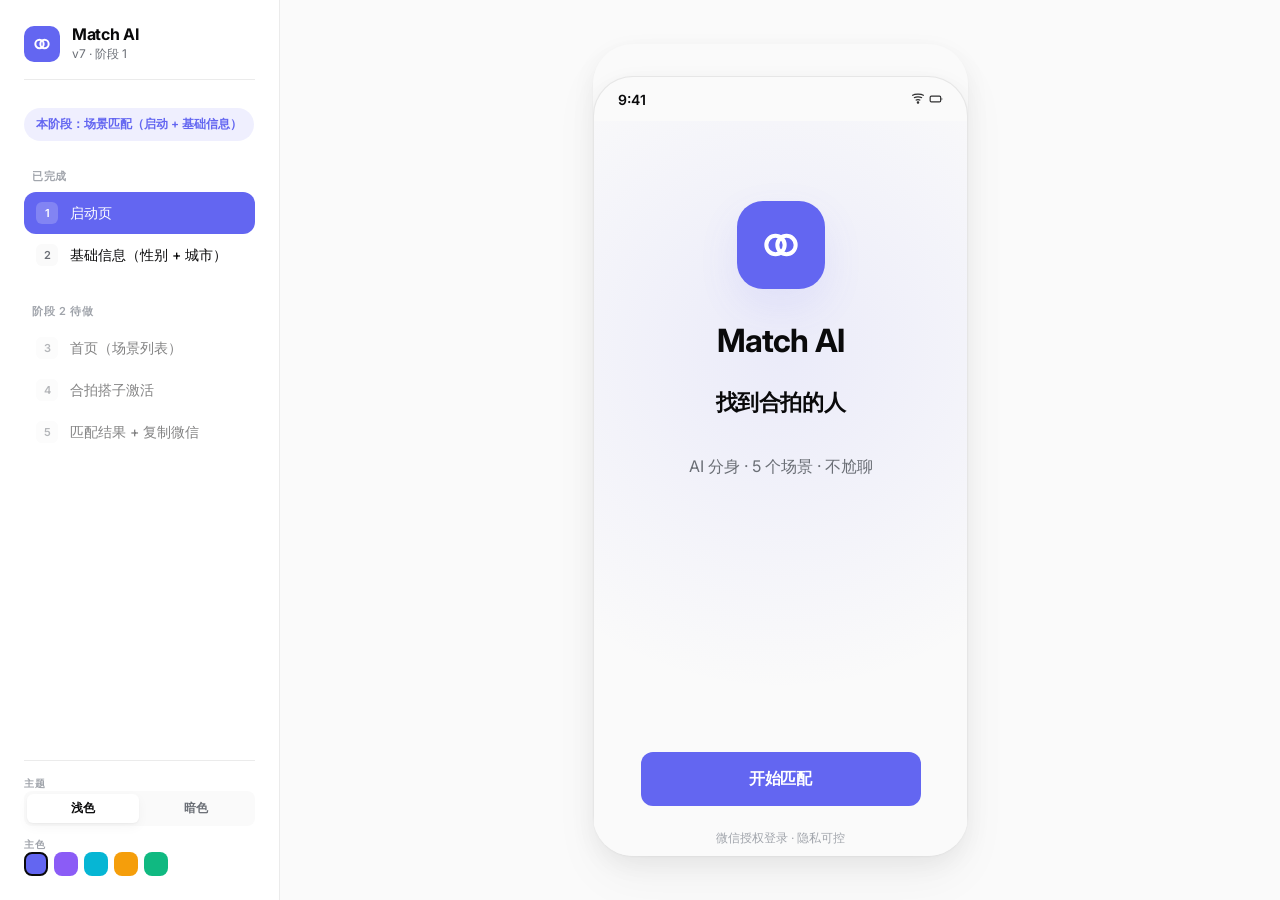
==== index.html @ bac096b0 "v7 stage1: splash + basic info (gender + city)" ====
<!DOCTYPE html>
<html lang="zh-CN" data-theme="light" data-accent="indigo">
<head>
<meta charset="UTF-8">
<meta name="viewport" content="width=device-width,initial-scale=1">
<title>Match AI v7 · Stage 1</title>
<link href="https://fonts.googleapis.com/css2?family=Inter:wght@400;500;600;700&display=swap" rel="stylesheet">
<link rel="stylesheet" href="theme.css">
<style>
  body { display: flex; min-height: 100vh; background: var(--bg-app); }

  /* Sidebar */
  .sidebar {
    width: 280px; flex-shrink: 0;
    padding: var(--sp-5);
    border-right: 1px solid var(--border);
    background: var(--bg-elev);
    display: flex; flex-direction: column; gap: var(--sp-4);
  }
  .brand-row { display: flex; align-items: center; gap: var(--sp-3); padding-bottom: var(--sp-4); border-bottom: 1px solid var(--border); }
  .brand-mark-mini {
    width: 36px; height: 36px; border-radius: 10px;
    background: var(--accent);
    display: flex; align-items: center; justify-content: center;
  }
  .brand-mark-mini svg { width: 20px; height: 20px; color: #fff; }
  .brand-text { display: flex; flex-direction: column; }
  .brand-text strong { font-size: var(--fs-md); font-weight: 700; letter-spacing: -0.02em; color: var(--fg); }
  .brand-text small { font-size: var(--fs-xs); color: var(--fg-mute); margin-top: 2px; }

  .group-label {
    font-size: 11px; font-weight: 600;
    letter-spacing: 0.06em; text-transform: uppercase;
    color: var(--fg-faint); padding: var(--sp-3) var(--sp-2) var(--sp-2);
  }
  .nav-item {
    display: flex; align-items: center; gap: var(--sp-3);
    padding: 10px var(--sp-3);
    border-radius: var(--r-md);
    cursor: pointer; user-select: none;
    transition: all var(--d-1) var(--ease);
    color: var(--fg);
    font-size: var(--fs-sm); font-weight: 500;
  }
  .nav-item:hover { background: var(--accent-soft); color: var(--accent); }
  .nav-item.active { background: var(--accent); color: #fff; }
  .nav-num {
    width: 22px; height: 22px; border-radius: 6px;
    display: flex; align-items: center; justify-content: center;
    background: var(--bg-app); color: var(--fg-mute);
    font-size: 11px; font-weight: 600;
    flex-shrink: 0;
  }
  .nav-item.active .nav-num { background: rgba(255,255,255,0.2); color: #fff; }

  .controls { margin-top: auto; padding-top: var(--sp-4); border-top: 1px solid var(--border); display: flex; flex-direction: column; gap: var(--sp-3); }
  .ctl-label { font-size: 10px; font-weight: 600; letter-spacing: 0.08em; text-transform: uppercase; color: var(--fg-faint); }
  .seg {
    display: flex; gap: 2px; padding: 3px;
    background: var(--bg-app); border-radius: var(--r-sm);
  }
  .seg button {
    flex: 1; padding: 6px 8px;
    font-size: var(--fs-xs); font-weight: 600;
    color: var(--fg-mute);
    border-radius: 6px;
    transition: all var(--d-1) var(--ease);
  }
  .seg button.on { background: var(--bg-elev); color: var(--fg); box-shadow: var(--shadow-1); }

  .swatches { display: flex; gap: 6px; }
  .sw {
    width: 24px; height: 24px; border-radius: 8px;
    cursor: pointer; transition: transform var(--d-1) var(--ease);
    border: 2px solid transparent;
  }
  .sw:hover { transform: scale(1.1); }
  .sw.on { border-color: var(--fg); }
  .sw[data-c="indigo"] { background: #6366F1; }
  .sw[data-c="violet"] { background: #8B5CF6; }
  .sw[data-c="cyan"]   { background: #06B6D4; }
  .sw[data-c="amber"]  { background: #F59E0B; }
  .sw[data-c="mint"]   { background: #10B981; }

  /* Main */
  .main {
    flex: 1; display: flex; align-items: center; justify-content: center;
    padding: var(--sp-5);
    overflow: auto;
  }
  iframe {
    border: none;
    width: 375px; height: 812px;
    border-radius: 40px;
    box-shadow: var(--shadow-2);
    background: var(--bg-app);
  }

  .stage-pill {
    margin-top: var(--sp-3); padding: 8px 12px;
    background: var(--accent-soft); color: var(--accent);
    font-size: var(--fs-xs); font-weight: 600;
    border-radius: var(--r-pill); display: inline-block;
    align-self: flex-start;
  }
</style>
</head>
<body>

<aside class="sidebar">
  <div class="brand-row">
    <div class="brand-mark-mini">
      <svg viewBox="0 0 24 24" fill="none" stroke="currentColor" stroke-width="2.4" stroke-linecap="round" stroke-linejoin="round">
        <circle cx="9" cy="12" r="5"/><circle cx="15" cy="12" r="5"/>
      </svg>
    </div>
    <div class="brand-text">
      <strong>Match AI</strong>
      <small>v7 · 阶段 1</small>
    </div>
  </div>

  <span class="stage-pill">本阶段：场景匹配（启动 + 基础信息）</span>

  <div>
    <div class="group-label">已完成</div>
    <div class="nav-item active" data-page="01_启动页.html">
      <span class="nav-num">1</span><span>启动页</span>
    </div>
    <div class="nav-item" data-page="02_基础信息.html">
      <span class="nav-num">2</span><span>基础信息（性别 + 城市）</span>
    </div>
  </div>

  <div>
    <div class="group-label">阶段 2 待做</div>
    <div class="nav-item" style="opacity:0.5; cursor:not-allowed">
      <span class="nav-num">3</span><span>首页（场景列表）</span>
    </div>
    <div class="nav-item" style="opacity:0.5; cursor:not-allowed">
      <span class="nav-num">4</span><span>合拍搭子激活</span>
    </div>
    <div class="nav-item" style="opacity:0.5; cursor:not-allowed">
      <span class="nav-num">5</span><span>匹配结果 + 复制微信</span>
    </div>
  </div>

  <div class="controls">
    <div>
      <div class="ctl-label">主题</div>
      <div class="seg" id="theme-seg">
        <button class="on" data-t="light">浅色</button>
        <button data-t="dark">暗色</button>
      </div>
    </div>
    <div>
      <div class="ctl-label">主色</div>
      <div class="swatches" id="acc">
        <div class="sw on" data-c="indigo"></div>
        <div class="sw" data-c="violet"></div>
        <div class="sw" data-c="cyan"></div>
        <div class="sw" data-c="amber"></div>
        <div class="sw" data-c="mint"></div>
      </div>
    </div>
  </div>
</aside>

<main class="main">
  <iframe id="frame" src="pages/01_启动页.html" title="预览"></iframe>
</main>

<script>
  const frame = document.getElementById('frame');

  // sidebar nav
  document.querySelectorAll('.nav-item[data-page]').forEach(el => {
    el.addEventListener('click', () => {
      document.querySelectorAll('.nav-item').forEach(x => x.classList.remove('active'));
      el.classList.add('active');
      frame.src = 'pages/' + el.dataset.page;
    });
  });

  // listen iframe nav
  window.addEventListener('message', e => {
    if (e.data?.type === 'nav') {
      const target = e.data.page;
      frame.src = 'pages/' + target;
      document.querySelectorAll('.nav-item').forEach(x => {
        x.classList.toggle('active', x.dataset.page === target);
      });
    }
  });

  // theme
  document.querySelectorAll('#theme-seg button').forEach(b => {
    b.addEventListener('click', () => {
      document.querySelectorAll('#theme-seg button').forEach(x => x.classList.remove('on'));
      b.classList.add('on');
      const v = b.dataset.t;
      document.documentElement.dataset.theme = v;
      // also tell iframe
      frame.contentDocument && (frame.contentDocument.documentElement.dataset.theme = v);
      frame.contentWindow.postMessage({ type: 'theme', value: v }, '*');
    });
  });

  // accent
  document.querySelectorAll('.sw').forEach(s => {
    s.addEventListener('click', () => {
      document.querySelectorAll('.sw').forEach(x => x.classList.remove('on'));
      s.classList.add('on');
      const v = s.dataset.c;
      document.documentElement.dataset.accent = v;
      frame.contentDocument && (frame.contentDocument.documentElement.dataset.accent = v);
      frame.contentWindow.postMessage({ type: 'accent', value: v }, '*');
    });
  });

  // re-apply theme/accent when iframe loads new page
  frame.addEventListener('load', () => {
    const t = document.documentElement.dataset.theme;
    const a = document.documentElement.dataset.accent;
    frame.contentWindow.postMessage({ type: 'theme', value: t }, '*');
    frame.contentWindow.postMessage({ type: 'accent', value: a }, '*');
  });
</script>
</body>
</html>
---- theme.css ----
/* Match AI v7 · Stage 1 · Minimal token system */

:root {
  /* Type */
  --font-sans: 'Inter', -apple-system, 'PingFang SC', 'Noto Sans SC', sans-serif;
  --fs-xs: 12px; --fs-sm: 14px; --fs-md: 16px; --fs-lg: 24px; --fs-xl: 40px;

  /* Spacing (8px base) */
  --sp-1: 4px; --sp-2: 8px; --sp-3: 12px; --sp-4: 16px; --sp-5: 24px; --sp-6: 32px; --sp-8: 48px; --sp-10: 64px;

  /* Radius */
  --r-sm: 8px; --r-md: 12px; --r-lg: 16px; --r-xl: 24px; --r-pill: 999px;

  /* Motion */
  --ease: cubic-bezier(0.32, 0.72, 0, 1);
  --d-1: 200ms; --d-2: 350ms;
}

/* === LIGHT (default) === */
:root[data-theme="light"], :root {
  --bg-app: #FAFAFA;
  --bg-elev: #FFFFFF;
  --fg: #0A0A0B;
  --fg-mute: #6B6F76;
  --fg-faint: #A0A4AB;
  --border: rgba(10,10,11,0.08);
  --border-strong: rgba(10,10,11,0.16);
  --shadow-1: 0 1px 2px rgba(0,0,0,0.04), 0 4px 12px rgba(0,0,0,0.04);
  --shadow-2: 0 1px 2px rgba(0,0,0,0.04), 0 8px 24px rgba(0,0,0,0.06), 0 24px 48px rgba(0,0,0,0.04);
}

/* === DARK === */
:root[data-theme="dark"] {
  --bg-app: #0A0A0B;
  --bg-elev: #161618;
  --fg: #F5F5F7;
  --fg-mute: #9CA0A8;
  --fg-faint: #5C616B;
  --border: rgba(255,255,255,0.08);
  --border-strong: rgba(255,255,255,0.16);
  --shadow-1: 0 1px 2px rgba(0,0,0,0.4), 0 8px 24px rgba(0,0,0,0.3);
  --shadow-2: 0 1px 2px rgba(0,0,0,0.4), 0 8px 24px rgba(0,0,0,0.4), 0 24px 48px rgba(0,0,0,0.3);
}

/* === Accent (single brand color, swappable) === */
:root[data-accent="indigo"], :root { --accent: #6366F1; --accent-hover: #4F46E5; --accent-soft: rgba(99,102,241,0.10); }
:root[data-accent="violet"]    { --accent: #8B5CF6; --accent-hover: #7C3AED; --accent-soft: rgba(139,92,246,0.10); }
:root[data-accent="cyan"]      { --accent: #06B6D4; --accent-hover: #0891B2; --accent-soft: rgba(6,182,212,0.10); }
:root[data-accent="amber"]     { --accent: #F59E0B; --accent-hover: #D97706; --accent-soft: rgba(245,158,11,0.10); }
:root[data-accent="mint"]      { --accent: #10B981; --accent-hover: #059669; --accent-soft: rgba(16,185,129,0.10); }

/* === Reset === */
*, *::before, *::after { margin: 0; padding: 0; box-sizing: border-box; -webkit-font-smoothing: antialiased; }
html, body { height: 100%; font-family: var(--font-sans); background: var(--bg-app); color: var(--fg); }
button { font-family: inherit; cursor: pointer; border: none; background: none; }
button:focus-visible, [role="button"]:focus-visible {
  outline: 2px solid var(--accent); outline-offset: 2px;
}

/* === Page shell (a phone-shaped device frame) === */
.page {
  width: 375px; height: 812px;
  margin: 32px auto;
  background: var(--bg-app);
  border-radius: 40px;
  border: 1px solid var(--border);
  box-shadow: var(--shadow-2);
  overflow: hidden;
  position: relative;
  display: flex; flex-direction: column;
  transition: background var(--d-1) var(--ease);
}

.statusbar {
  height: 44px; padding: 0 var(--sp-5);
  display: flex; align-items: center; justify-content: space-between;
  font-size: 14px; font-weight: 600; color: var(--fg);
  flex-shrink: 0;
}
.statusbar .icons { display: flex; gap: 4px; align-items: center; opacity: 0.85; }
.statusbar svg { width: 14px; height: 14px; }

.content {
  flex: 1; overflow-y: auto; padding: var(--sp-5);
  display: flex; flex-direction: column;
}
.content::-webkit-scrollbar { display: none; }

/* === Reusable === */
.btn-primary {
  width: 100%; padding: 16px;
  background: var(--accent); color: white;
  font-size: var(--fs-md); font-weight: 600; letter-spacing: -0.01em;
  border-radius: var(--r-md);
  transition: transform var(--d-1) var(--ease), background var(--d-1) var(--ease);
}
.btn-primary:hover { background: var(--accent-hover); }
.btn-primary:active { transform: scale(0.98); }
.btn-primary:disabled { background: var(--border-strong); color: var(--fg-faint); cursor: not-allowed; }

.btn-ghost {
  padding: 8px 14px; font-size: var(--fs-sm); color: var(--fg-mute);
  border-radius: var(--r-sm);
  transition: background var(--d-1) var(--ease);
}
.btn-ghost:hover { background: var(--accent-soft); color: var(--accent); }

.label { font-size: var(--fs-xs); font-weight: 600; color: var(--fg-mute); letter-spacing: 0.04em; text-transform: uppercase; }
.caption { font-size: var(--fs-xs); color: var(--fg-mute); }

/* === Reduced motion === */
@media (prefers-reduced-motion: reduce) {
  *, *::before, *::after { animation: none !important; transition: none !important; }
}
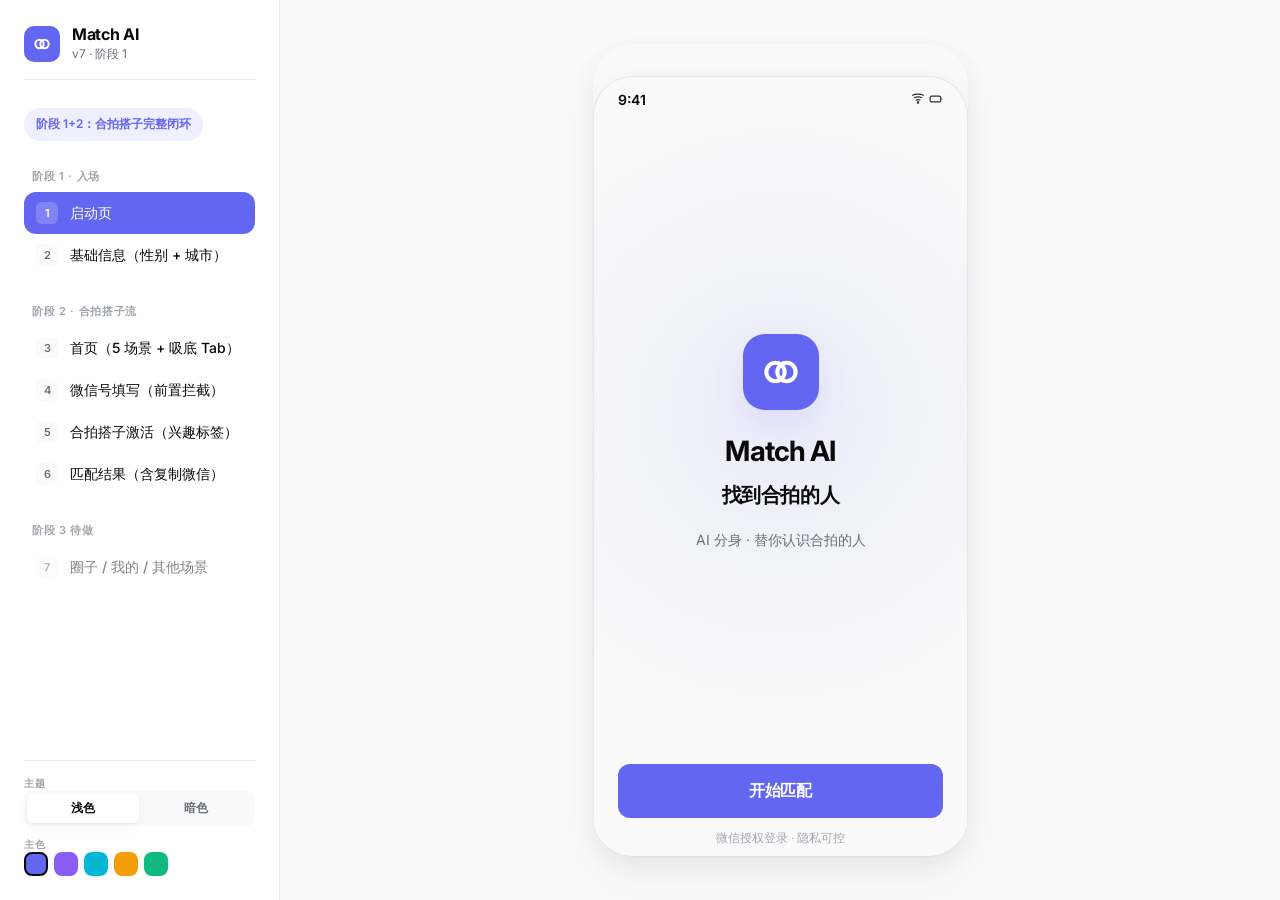
==== commit 0920eb84: "v7 stage 2: home + wx prefill intercept + buddy activate + match results, sticky tab bar" ====
--- a/index.html
+++ b/index.html
@@ -120,10 +120,10 @@
     </div>
   </div>
 
-  <span class="stage-pill">本阶段：场景匹配（启动 + 基础信息）</span>
+  <span class="stage-pill">阶段 1+2：合拍搭子完整闭环</span>
 
   <div>
-    <div class="group-label">已完成</div>
+    <div class="group-label">阶段 1 · 入场</div>
     <div class="nav-item active" data-page="01_启动页.html">
       <span class="nav-num">1</span><span>启动页</span>
     </div>
@@ -133,15 +133,25 @@
   </div>
 
   <div>
-    <div class="group-label">阶段 2 待做</div>
+    <div class="group-label">阶段 2 · 合拍搭子流</div>
+    <div class="nav-item" data-page="03_首页.html">
+      <span class="nav-num">3</span><span>首页（5 场景 + 吸底 Tab）</span>
+    </div>
+    <div class="nav-item" data-page="04_微信号填写.html">
+      <span class="nav-num">4</span><span>微信号填写（前置拦截）</span>
+    </div>
+    <div class="nav-item" data-page="05_合拍搭子激活.html">
+      <span class="nav-num">5</span><span>合拍搭子激活（兴趣标签）</span>
+    </div>
+    <div class="nav-item" data-page="06_匹配结果.html">
+      <span class="nav-num">6</span><span>匹配结果（含复制微信）</span>
+    </div>
+  </div>
+
+  <div>
+    <div class="group-label">阶段 3 待做</div>
     <div class="nav-item" style="opacity:0.5; cursor:not-allowed">
-      <span class="nav-num">3</span><span>首页（场景列表）</span>
-    </div>
-    <div class="nav-item" style="opacity:0.5; cursor:not-allowed">
-      <span class="nav-num">4</span><span>合拍搭子激活</span>
-    </div>
-    <div class="nav-item" style="opacity:0.5; cursor:not-allowed">
-      <span class="nav-num">5</span><span>匹配结果 + 复制微信</span>
+      <span class="nav-num">7</span><span>圈子 / 我的 / 其他场景</span>
     </div>
   </div>
 
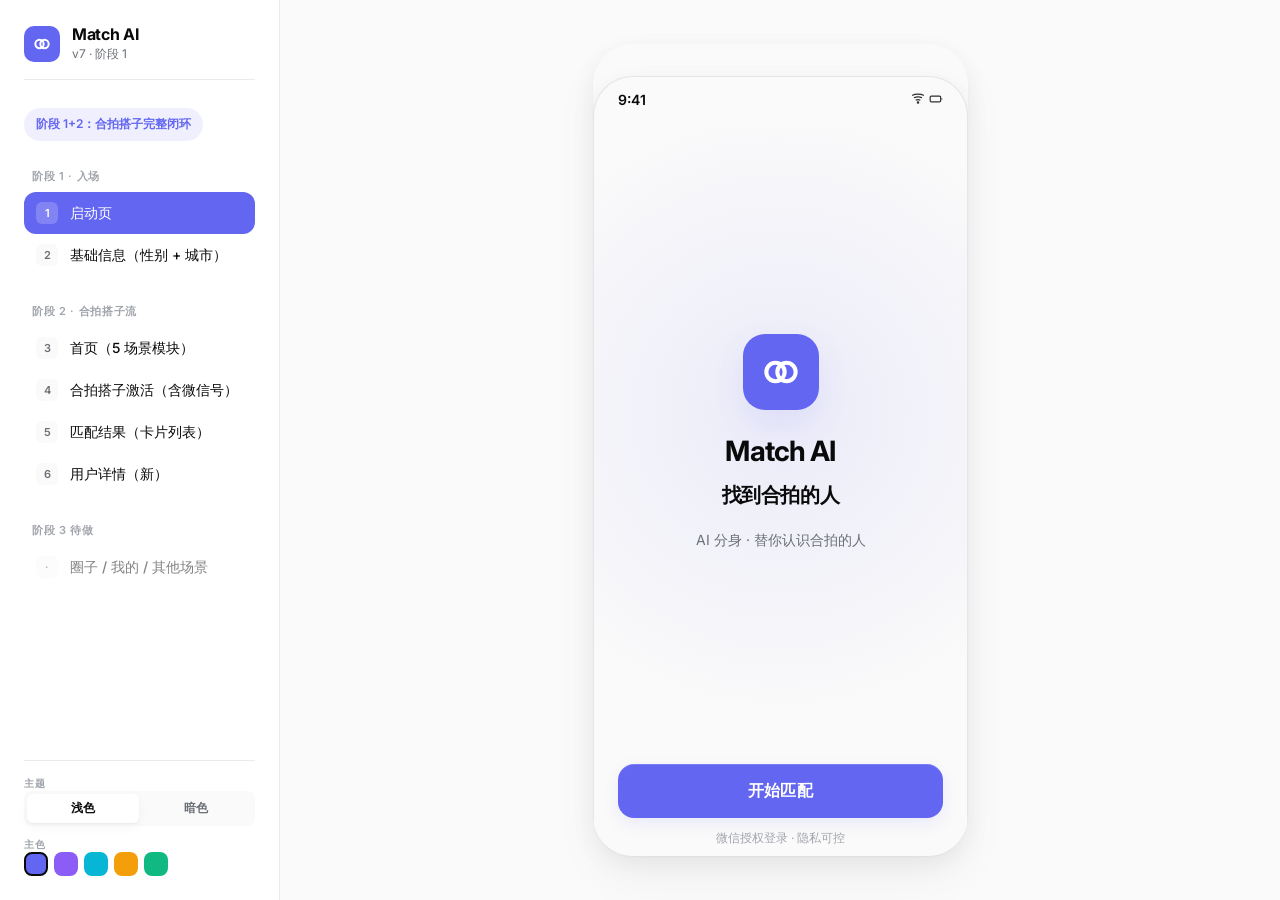
==== commit 8efa3fbb: "v7 stage 2.1: home modular + wx merged into activate + detail page split" ====
--- a/index.html
+++ b/index.html
@@ -135,23 +135,23 @@
   <div>
     <div class="group-label">阶段 2 · 合拍搭子流</div>
     <div class="nav-item" data-page="03_首页.html">
-      <span class="nav-num">3</span><span>首页（5 场景 + 吸底 Tab）</span>
-    </div>
-    <div class="nav-item" data-page="04_微信号填写.html">
-      <span class="nav-num">4</span><span>微信号填写（前置拦截）</span>
+      <span class="nav-num">3</span><span>首页（5 场景模块）</span>
     </div>
     <div class="nav-item" data-page="05_合拍搭子激活.html">
-      <span class="nav-num">5</span><span>合拍搭子激活（兴趣标签）</span>
+      <span class="nav-num">4</span><span>合拍搭子激活（含微信号）</span>
     </div>
     <div class="nav-item" data-page="06_匹配结果.html">
-      <span class="nav-num">6</span><span>匹配结果（含复制微信）</span>
+      <span class="nav-num">5</span><span>匹配结果（卡片列表）</span>
+    </div>
+    <div class="nav-item" data-page="07_用户详情.html">
+      <span class="nav-num">6</span><span>用户详情（新）</span>
     </div>
   </div>
 
   <div>
     <div class="group-label">阶段 3 待做</div>
     <div class="nav-item" style="opacity:0.5; cursor:not-allowed">
-      <span class="nav-num">7</span><span>圈子 / 我的 / 其他场景</span>
+      <span class="nav-num">·</span><span>圈子 / 我的 / 其他场景</span>
     </div>
   </div>
 
--- a/theme.css
+++ b/theme.css
@@ -89,14 +89,15 @@
 /* === Reusable === */
 .btn-primary {
   width: 100%; padding: 16px;
-  background: var(--accent); color: white;
-  font-size: var(--fs-md); font-weight: 600; letter-spacing: -0.01em;
-  border-radius: var(--r-md);
-  transition: transform var(--d-1) var(--ease), background var(--d-1) var(--ease);
+  background: var(--accent); color: #fff;
+  font-size: 16px; font-weight: 600; letter-spacing: 0.02em;
+  border-radius: 16px;
+  box-shadow: 0 1px 0 rgba(255,255,255,0.15) inset, 0 6px 16px var(--accent-soft);
+  transition: transform var(--d-1) var(--ease), background var(--d-1) var(--ease), box-shadow var(--d-1) var(--ease);
 }
-.btn-primary:hover { background: var(--accent-hover); }
+.btn-primary:hover { background: var(--accent-hover); box-shadow: 0 1px 0 rgba(255,255,255,0.2) inset, 0 8px 22px var(--accent-soft); }
 .btn-primary:active { transform: scale(0.98); }
-.btn-primary:disabled { background: var(--border-strong); color: var(--fg-faint); cursor: not-allowed; }
+.btn-primary:disabled { background: var(--border-strong); color: var(--fg-faint); cursor: not-allowed; box-shadow: none; }
 
 .btn-ghost {
   padding: 8px 14px; font-size: var(--fs-sm); color: var(--fg-mute);
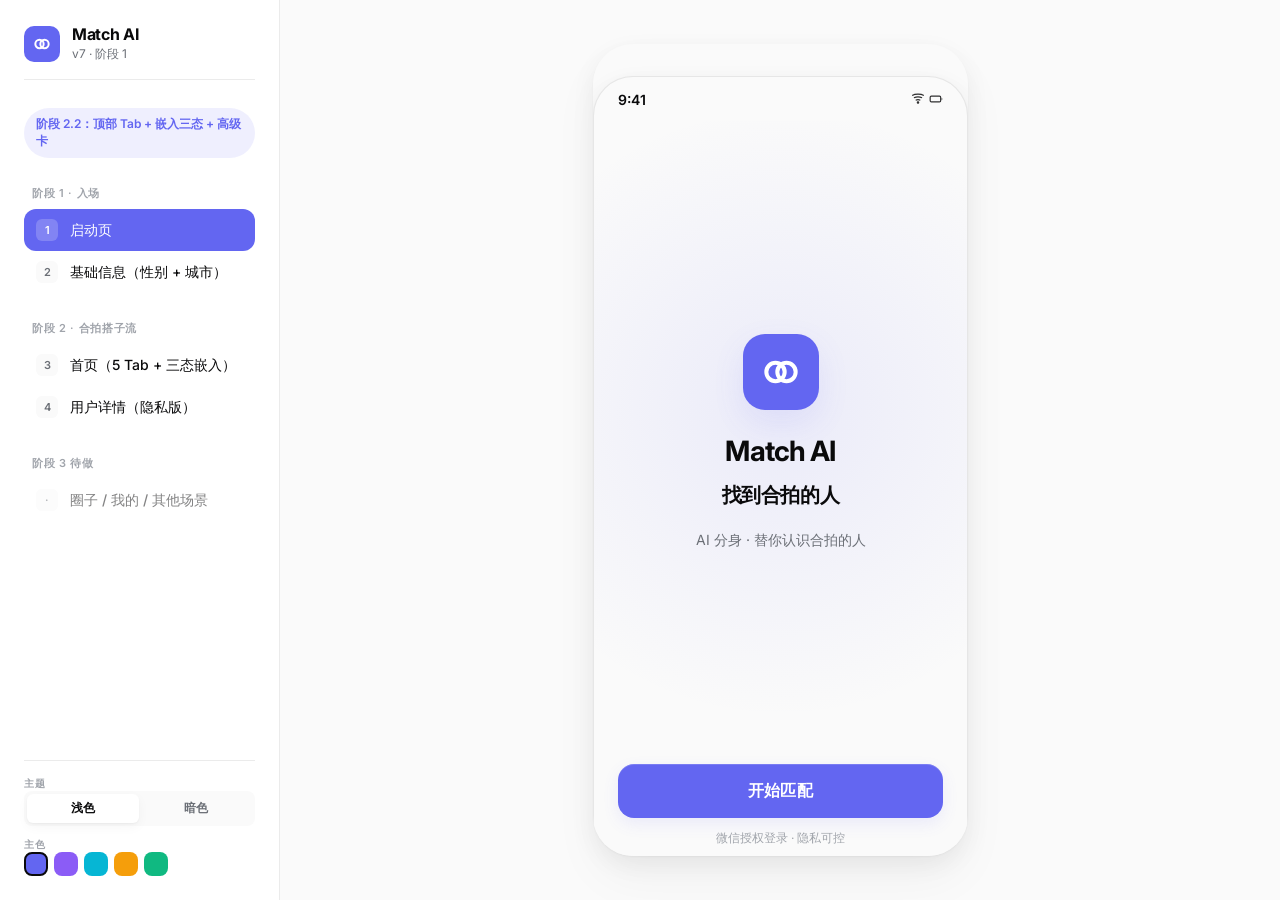
==== commit a14f70a4: "v7 stage 2.2: home top tabs + embedded scene states + premium cards + private wx" ====
--- a/index.html
+++ b/index.html
@@ -120,7 +120,7 @@
     </div>
   </div>
 
-  <span class="stage-pill">阶段 1+2：合拍搭子完整闭环</span>
+  <span class="stage-pill">阶段 2.2：顶部 Tab + 嵌入三态 + 高级卡</span>
 
   <div>
     <div class="group-label">阶段 1 · 入场</div>
@@ -135,16 +135,10 @@
   <div>
     <div class="group-label">阶段 2 · 合拍搭子流</div>
     <div class="nav-item" data-page="03_首页.html">
-      <span class="nav-num">3</span><span>首页（5 场景模块）</span>
-    </div>
-    <div class="nav-item" data-page="05_合拍搭子激活.html">
-      <span class="nav-num">4</span><span>合拍搭子激活（含微信号）</span>
-    </div>
-    <div class="nav-item" data-page="06_匹配结果.html">
-      <span class="nav-num">5</span><span>匹配结果（卡片列表）</span>
+      <span class="nav-num">3</span><span>首页（5 Tab + 三态嵌入）</span>
     </div>
     <div class="nav-item" data-page="07_用户详情.html">
-      <span class="nav-num">6</span><span>用户详情（新）</span>
+      <span class="nav-num">4</span><span>用户详情（隐私版）</span>
     </div>
   </div>
 
--- a/theme.css
+++ b/theme.css
@@ -27,6 +27,8 @@
   --border-strong: rgba(10,10,11,0.16);
   --shadow-1: 0 1px 2px rgba(0,0,0,0.04), 0 4px 12px rgba(0,0,0,0.04);
   --shadow-2: 0 1px 2px rgba(0,0,0,0.04), 0 8px 24px rgba(0,0,0,0.06), 0 24px 48px rgba(0,0,0,0.04);
+  --shadow-card: 0 1px 0 rgba(255,255,255,0.9) inset, 0 1px 2px rgba(10,10,11,0.04), 0 8px 24px rgba(10,10,11,0.06), 0 20px 40px rgba(10,10,11,0.05);
+  --inset-hi: rgba(255,255,255,0.85);
 }
 
 /* === DARK === */
@@ -40,6 +42,8 @@
   --border-strong: rgba(255,255,255,0.16);
   --shadow-1: 0 1px 2px rgba(0,0,0,0.4), 0 8px 24px rgba(0,0,0,0.3);
   --shadow-2: 0 1px 2px rgba(0,0,0,0.4), 0 8px 24px rgba(0,0,0,0.4), 0 24px 48px rgba(0,0,0,0.3);
+  --shadow-card: 0 1px 0 rgba(255,255,255,0.06) inset, 0 1px 2px rgba(0,0,0,0.5), 0 8px 24px rgba(0,0,0,0.45), 0 20px 40px rgba(0,0,0,0.35);
+  --inset-hi: rgba(255,255,255,0.06);
 }
 
 /* === Accent (single brand color, swappable) === */
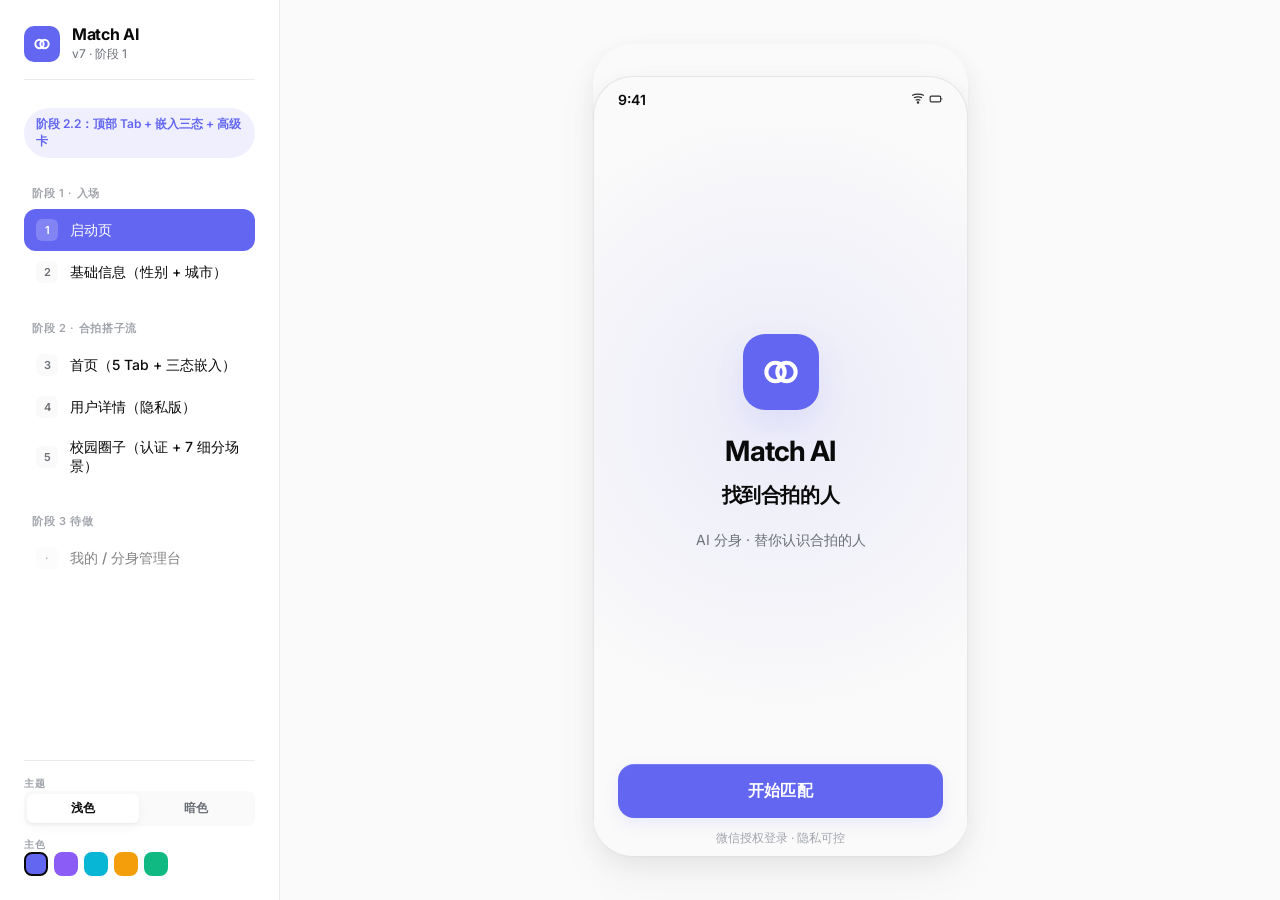
==== commit 33fb50cf: "v7 stage 3.1: 校园圈子 page (auth gate + 7 scenes: 图书馆/自习/食堂/健身/考研/电影/开黑)" ====
--- a/index.html
+++ b/index.html
@@ -140,12 +140,15 @@
     <div class="nav-item" data-page="07_用户详情.html">
       <span class="nav-num">4</span><span>用户详情（隐私版）</span>
     </div>
+    <div class="nav-item" data-page="08_校园圈子.html">
+      <span class="nav-num">5</span><span>校园圈子（认证 + 7 细分场景）</span>
+    </div>
   </div>
 
   <div>
     <div class="group-label">阶段 3 待做</div>
     <div class="nav-item" style="opacity:0.5; cursor:not-allowed">
-      <span class="nav-num">·</span><span>圈子 / 我的 / 其他场景</span>
+      <span class="nav-num">·</span><span>我的 / 分身管理台</span>
     </div>
   </div>
 
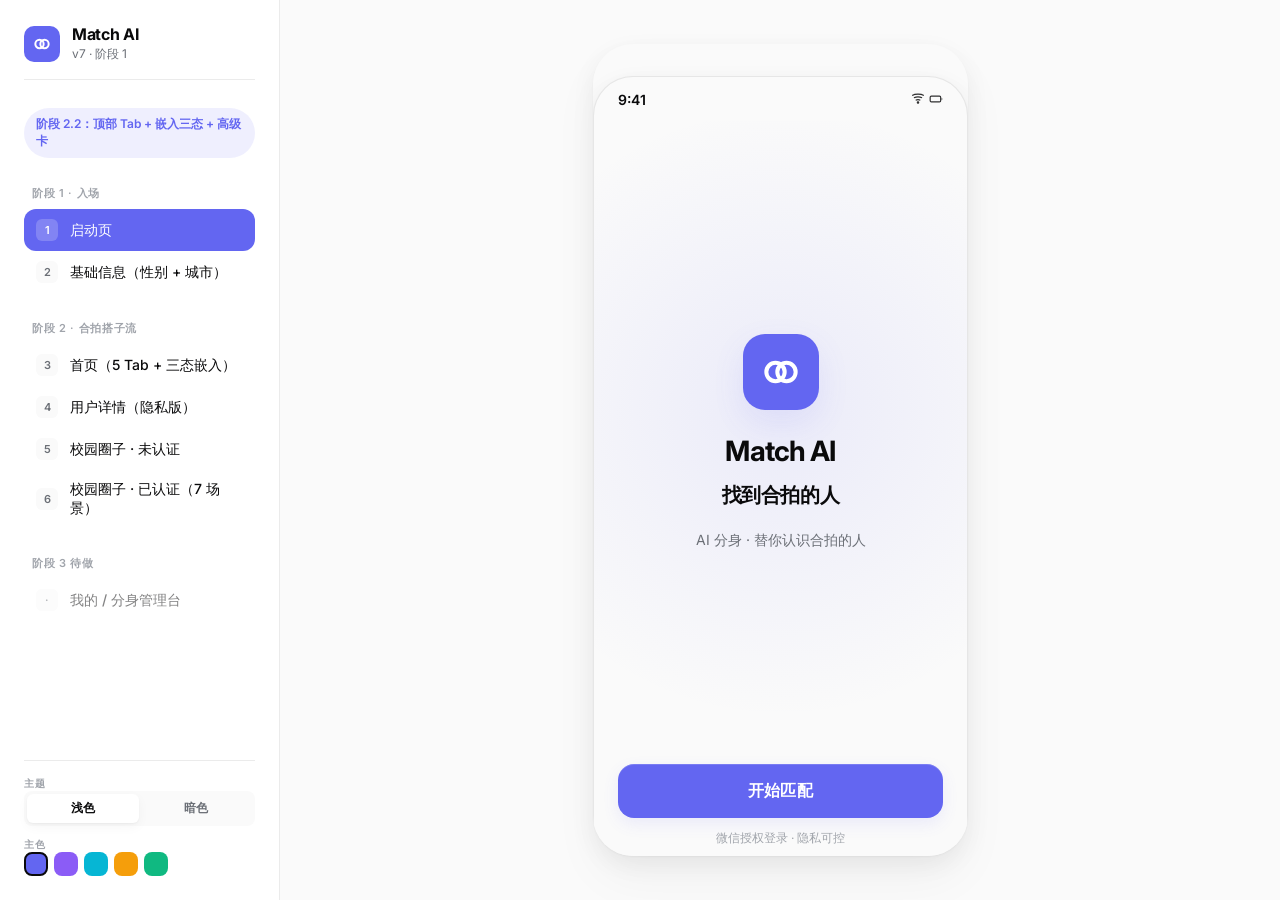
==== commit ebfb68bf: "v7: split sidebar into 校园圈子·未认证 + ·已认证, ?authed query bypass" ====
--- a/index.html
+++ b/index.html
@@ -140,8 +140,11 @@
     <div class="nav-item" data-page="07_用户详情.html">
       <span class="nav-num">4</span><span>用户详情（隐私版）</span>
     </div>
-    <div class="nav-item" data-page="08_校园圈子.html">
-      <span class="nav-num">5</span><span>校园圈子（认证 + 7 细分场景）</span>
+    <div class="nav-item" data-page="08_校园圈子.html?authed=0">
+      <span class="nav-num">5</span><span>校园圈子 · 未认证</span>
+    </div>
+    <div class="nav-item" data-page="08_校园圈子.html?authed=1">
+      <span class="nav-num">6</span><span>校园圈子 · 已认证（7 场景）</span>
     </div>
   </div>
 
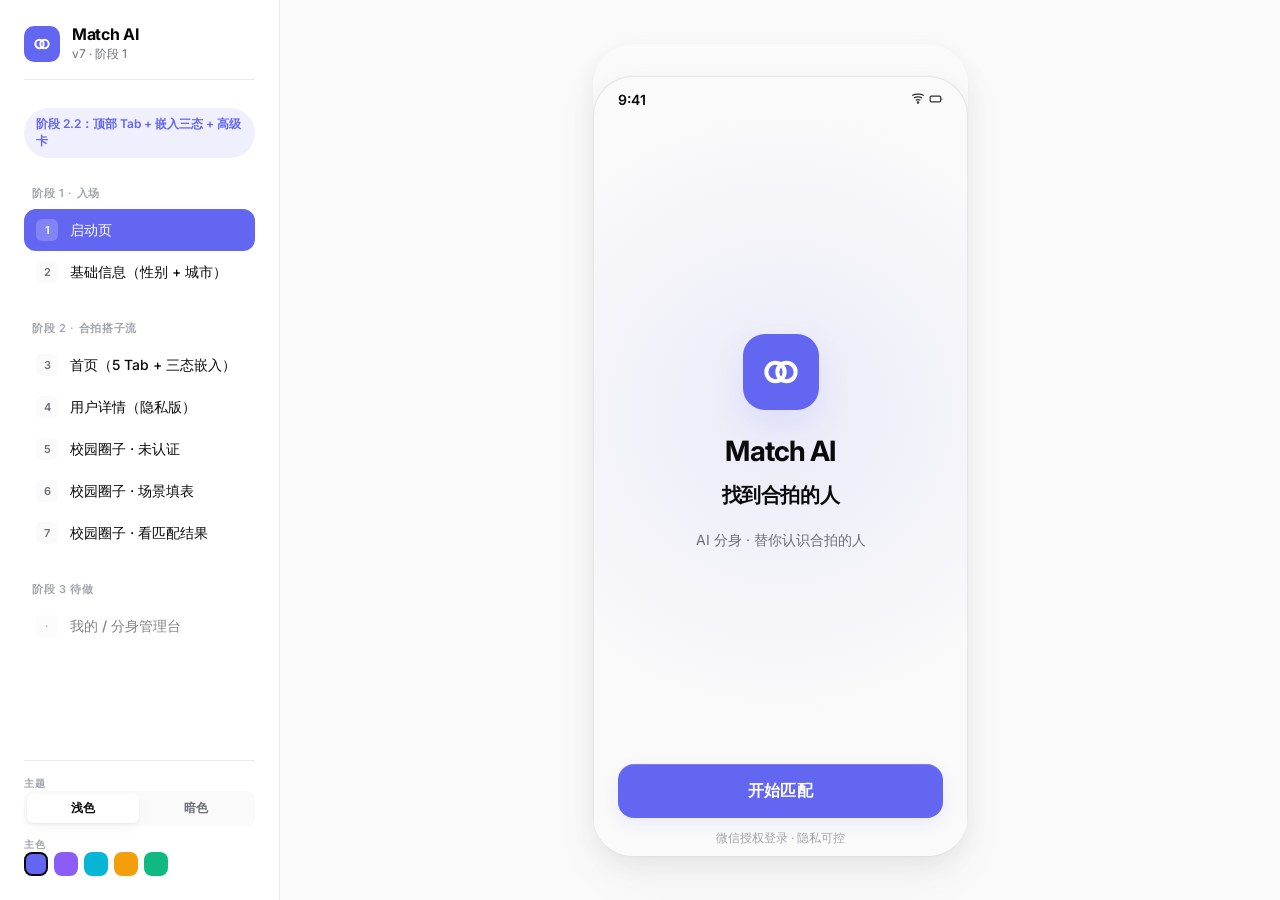
==== commit 60911ef2: "v7 圈子: drop hardcoded校区地点+加'一句话介绍' textarea; sidebar 3 entries (未认证/填表/看结果)" ====
--- a/index.html
+++ b/index.html
@@ -143,8 +143,11 @@
     <div class="nav-item" data-page="08_校园圈子.html?authed=0">
       <span class="nav-num">5</span><span>校园圈子 · 未认证</span>
     </div>
-    <div class="nav-item" data-page="08_校园圈子.html?authed=1">
-      <span class="nav-num">6</span><span>校园圈子 · 已认证（7 场景）</span>
+    <div class="nav-item" data-page="08_校园圈子.html?authed=1&scene=lib&state=form">
+      <span class="nav-num">6</span><span>校园圈子 · 场景填表</span>
+    </div>
+    <div class="nav-item" data-page="08_校园圈子.html?authed=1&scene=lib&state=result">
+      <span class="nav-num">7</span><span>校园圈子 · 看匹配结果</span>
     </div>
   </div>
 
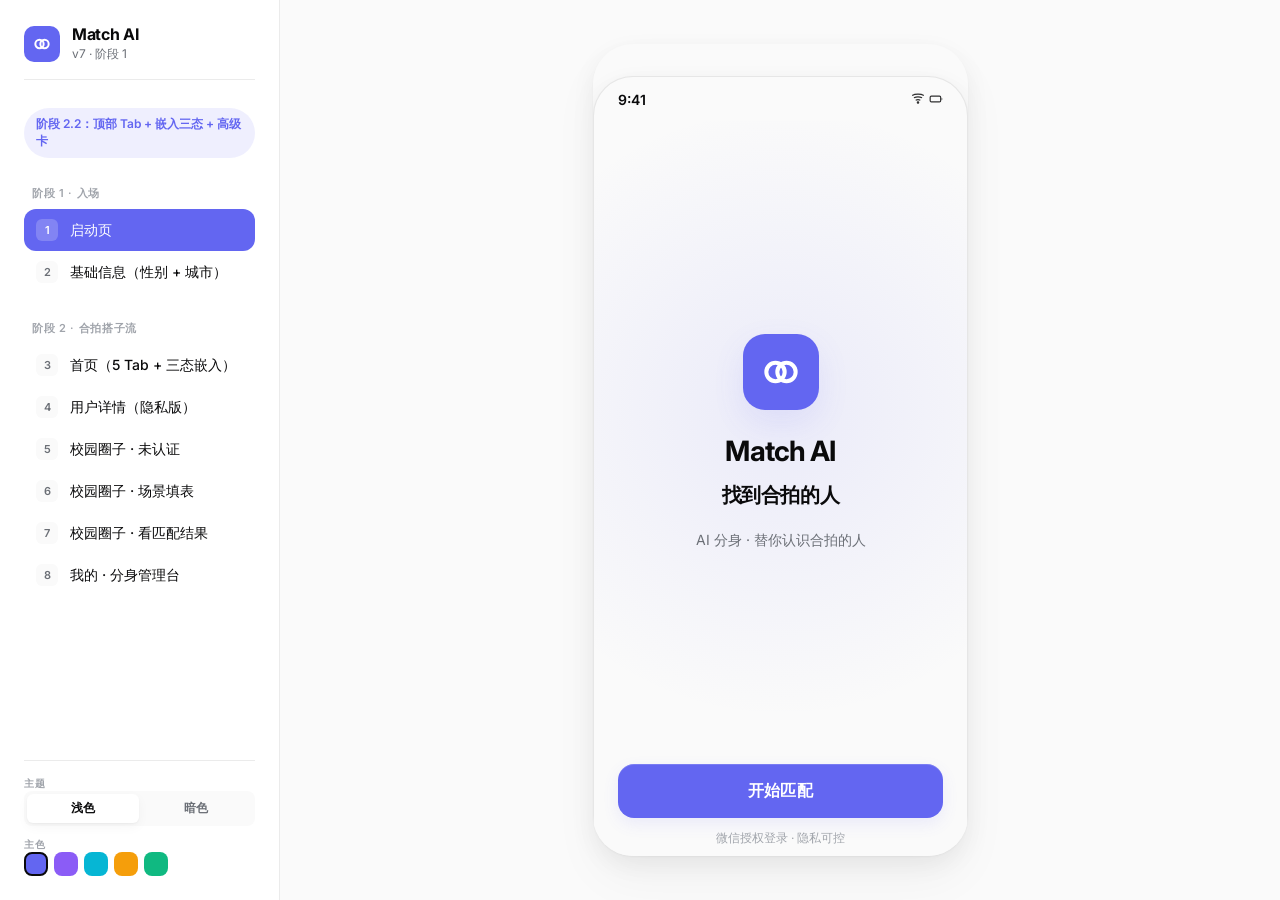
==== commit cdbe30ca: "v7 stage 3.2: 我的页 (分身光球+完成度环 + 6 场景资料 + 基础信息 + 设置 + 远期赚钱钩子)" ====
--- a/index.html
+++ b/index.html
@@ -149,12 +149,8 @@
     <div class="nav-item" data-page="08_校园圈子.html?authed=1&scene=lib&state=result">
       <span class="nav-num">7</span><span>校园圈子 · 看匹配结果</span>
     </div>
-  </div>
-
-  <div>
-    <div class="group-label">阶段 3 待做</div>
-    <div class="nav-item" style="opacity:0.5; cursor:not-allowed">
-      <span class="nav-num">·</span><span>我的 / 分身管理台</span>
+    <div class="nav-item" data-page="09_我的.html">
+      <span class="nav-num">8</span><span>我的 · 分身管理台</span>
     </div>
   </div>
 
